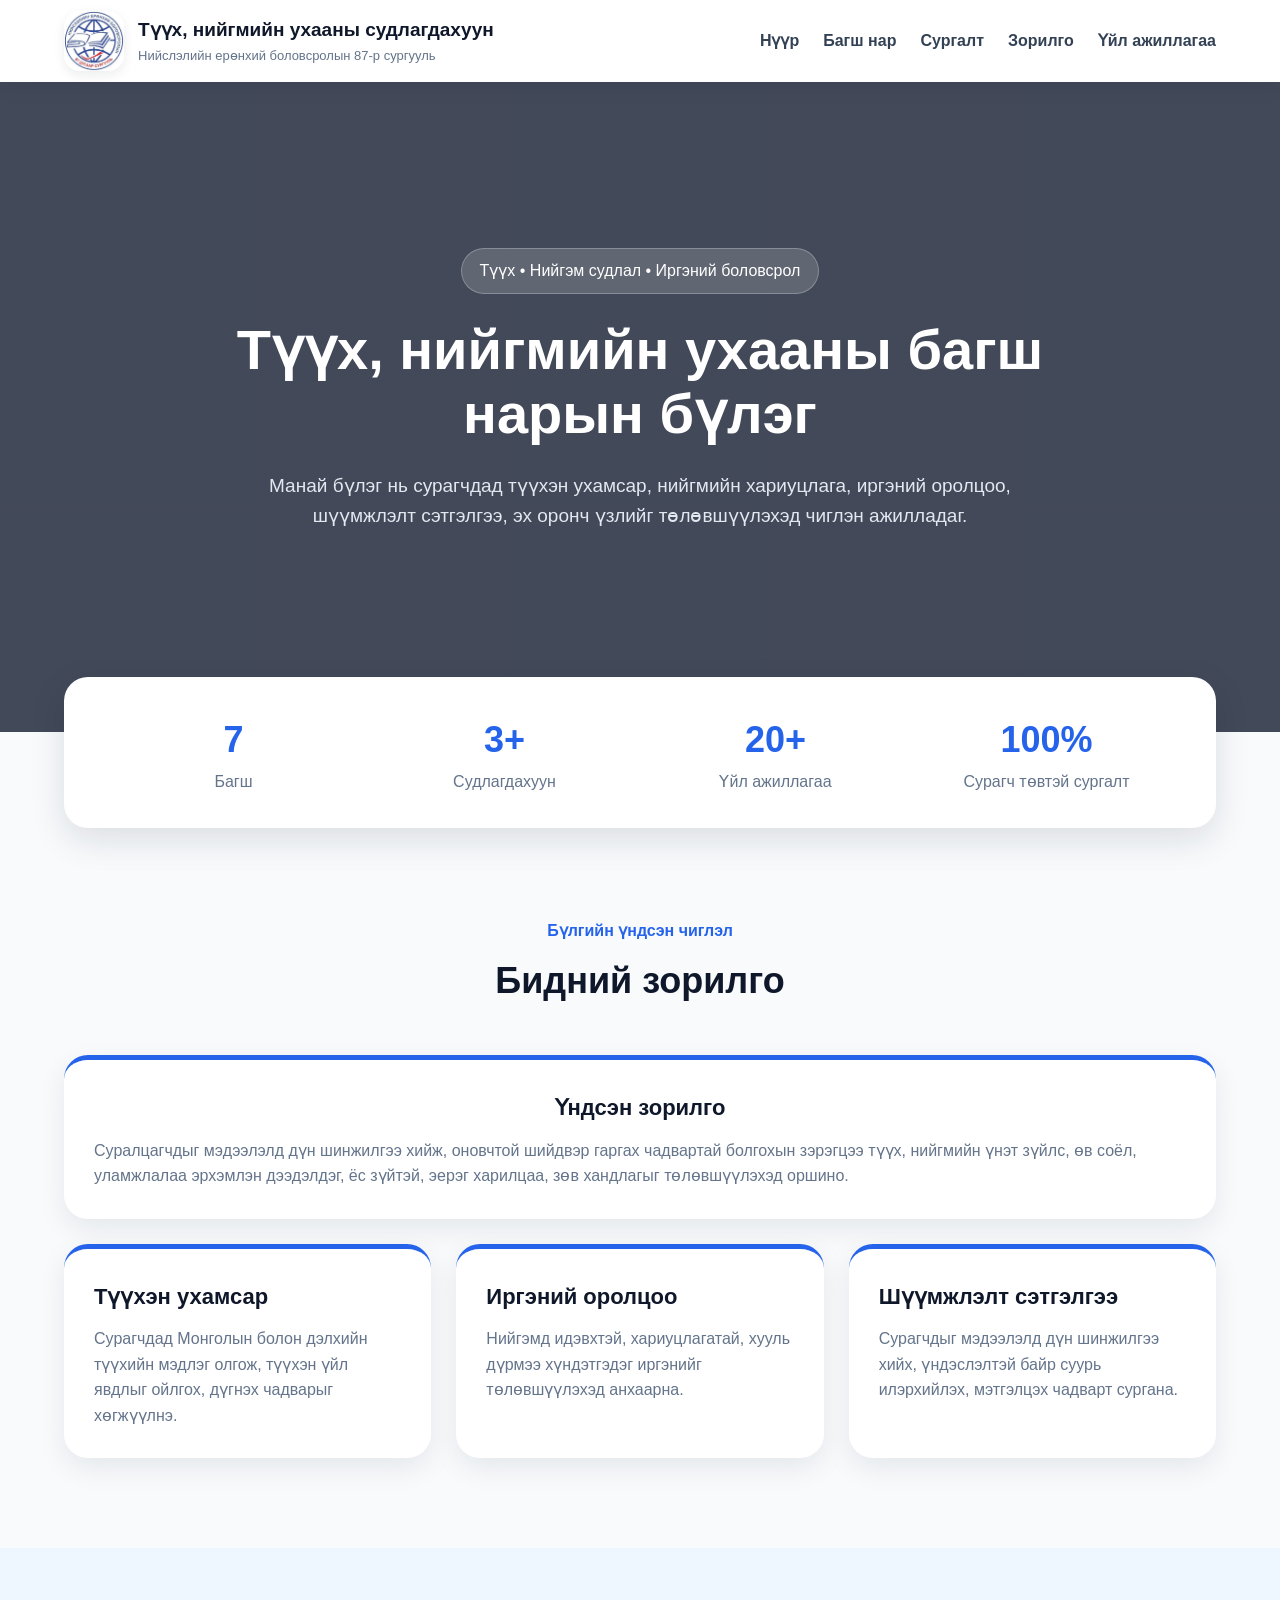
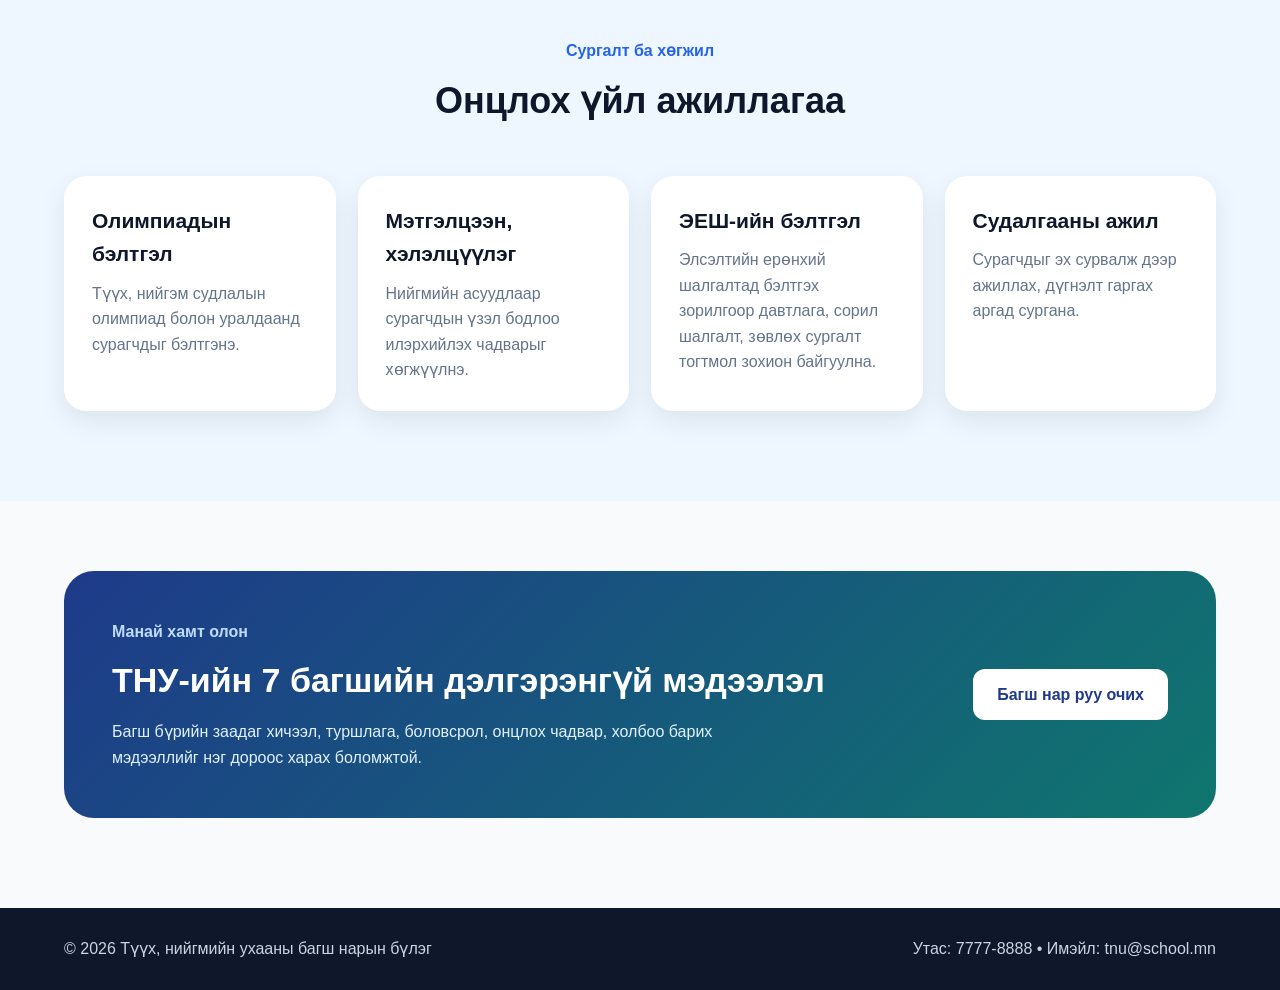
==== index.html @ 66e0abd6 "Initial TNU teachers portal" ====
<!doctype html>
<html lang="mn">
  <head>
    <meta charset="UTF-8" />
    <meta name="viewport" content="width=device-width, initial-scale=1.0" />
    <title>ТНУ багш нарын бүлэг</title>
    <link rel="stylesheet" href="css/main.css" />
  </head>
  <body>
    <header class="header">
      <div class="container nav">
        <div class="logo">
          <div class="logo-icon">
            <img src="logo.jpg" alt="" />
          </div>
          <div>
            <h2>Түүх, нийгмийн ухааны судлагдахуун</h2>
            <p>Нийслэлийн ерөнхий боловсролын 87-р сургууль</p>
          </div>
        </div>

        <nav>
          <a href="index.html">Нүүр</a>
          <a href="teachers.html">Багш нар</a>
          <a href="training.html">Сургалт</a>
          <a href="#goal">Зорилго</a>
          <a href="#activity">Үйл ажиллагаа</a>
        </nav>
      </div>
    </header>

    <section class="hero">
      <div class="container hero-content">
        <span class="badge">Түүх • Нийгэм судлал • Иргэний боловсрол</span>

        <h1>Түүх, нийгмийн ухааны багш нарын бүлэг</h1>

        <p>
          Манай бүлэг нь сурагчдад түүхэн ухамсар, нийгмийн хариуцлага, иргэний
          оролцоо, шүүмжлэлт сэтгэлгээ, эх оронч үзлийг төлөвшүүлэхэд чиглэн
          ажилладаг.
        </p>
      </div>
    </section>

    <section class="stats">
      <div class="container stats-grid">
        <div>
          <h2>7</h2>
          <p>Багш</p>
        </div>
        <div>
          <h2>3+</h2>
          <p>Судлагдахуун</p>
        </div>
        <div>
          <h2>20+</h2>
          <p>Үйл ажиллагаа</p>
        </div>
        <div>
          <h2>100%</h2>
          <p>Сурагч төвтэй сургалт</p>
        </div>
      </div>
    </section>

    <section class="section" id="goal">
      <div class="container">
        <div class="section-title">
          <span>Бүлгийн үндсэн чиглэл</span>
          <h2>Бидний зорилго</h2>
        </div>

        <div class="goal-grid">
          <div class="card">
            <h3>Үндсэн зорилго</h3>
            <p>
              Суралцагчдыг мэдээлэлд дүн шинжилгээ хийж, оновчтой шийдвэр гаргах
              чадвартай болгохын зэрэгцээ түүх, нийгмийн үнэт зүйлс, өв соёл,
              уламжлалаа эрхэмлэн дээдэлдэг, ёс зүйтэй, эерэг харилцаа, зөв
              хандлагыг төлөвшүүлэхэд оршино.
            </p>
          </div>
          <div class="card">
            <h3>Түүхэн ухамсар</h3>
            <p>
              Сурагчдад Монголын болон дэлхийн түүхийн мэдлэг олгож, түүхэн үйл
              явдлыг ойлгох, дүгнэх чадварыг хөгжүүлнэ.
            </p>
          </div>

          <div class="card">
            <h3>Иргэний оролцоо</h3>
            <p>
              Нийгэмд идэвхтэй, хариуцлагатай, хууль дүрмээ хүндэтгэдэг иргэнийг
              төлөвшүүлэхэд анхаарна.
            </p>
          </div>

          <div class="card">
            <h3>Шүүмжлэлт сэтгэлгээ</h3>
            <p>
              Сурагчдыг мэдээлэлд дүн шинжилгээ хийх, үндэслэлтэй байр суурь
              илэрхийлэх, мэтгэлцэх чадварт сургана.
            </p>
          </div>
        </div>
      </div>
    </section>

    <section class="section light" id="activity">
      <div class="container">
        <div class="section-title">
          <span>Сургалт ба хөгжил</span>
          <h2>Онцлох үйл ажиллагаа</h2>
        </div>

        <div class="activity-grid">
          <div class="activity-card">
            <h3>Олимпиадын бэлтгэл</h3>
            <p>
              Түүх, нийгэм судлалын олимпиад болон уралдаанд сурагчдыг бэлтгэнэ.
            </p>
          </div>

          <div class="activity-card">
            <h3>Мэтгэлцээн, хэлэлцүүлэг</h3>
            <p>
              Нийгмийн асуудлаар сурагчдын үзэл бодлоо илэрхийлэх чадварыг
              хөгжүүлнэ.
            </p>
          </div>

          <div class="activity-card">
            <h3>ЭЕШ-ийн бэлтгэл</h3>
            <p>
              Элсэлтийн ерөнхий шалгалтад бэлтгэх зорилгоор давтлага, сорил
              шалгалт, зөвлөх сургалт тогтмол зохион байгуулна.
            </p>
          </div>

          <div class="activity-card">
            <h3>Судалгааны ажил</h3>
            <p>
              Сурагчдыг эх сурвалж дээр ажиллах, дүгнэлт гаргах аргад сургана.
            </p>
          </div>
        </div>
      </div>
    </section>

    <section class="teachers-preview">
      <div class="container preview-box">
        <div>
          <span>Манай хамт олон</span>
          <h2>ТНУ-ийн 7 багшийн дэлгэрэнгүй мэдээлэл</h2>
          <p>
            Багш бүрийн заадаг хичээл, туршлага, боловсрол, онцлох чадвар,
            холбоо барих мэдээллийг нэг дороос харах боломжтой.
          </p>
        </div>

        <a href="teachers.html" class="btn primary">Багш нар руу очих</a>
      </div>
    </section>

    <footer class="footer" id="contact">
      <div class="container footer-content">
        <p>© 2026 Түүх, нийгмийн ухааны багш нарын бүлэг</p>
        <p>Утас: 7777-8888 • Имэйл: tnu@school.mn</p>
      </div>
    </footer>
  </body>
</html>
---- css/main.css ----
* {
  margin: 0;
  padding: 0;
  box-sizing: border-box;
}

body {
  font-family: Arial, sans-serif;
  background: #f8fafc;
  color: #1e293b;
  line-height: 1.6;
}

.container {
  width: 90%;
  max-width: 1180px;
  margin: auto;
}

.header {
  background: #ffffff;
  box-shadow: 0 4px 20px rgba(15, 23, 42, 0.08);
  position: sticky;
  top: 0;
  z-index: 10;
}

.nav {
  height: 82px;
  display: flex;
  align-items: center;
  justify-content: space-between;
}

.logo {
  display: flex;
  align-items: center;
  gap: 14px;
}

.logo-icon {
  width: 60px;
  height: 60px;
  border-radius: 16px;
  overflow: hidden;
  flex-shrink: 0;
  background: white;
  box-shadow: 0 4px 12px rgba(15, 23, 42, 0.08);
}

.logo-icon img {
  width: 100%;
  height: 100%;
  object-fit: cover;
  display: block;
}

.logo h2 {
  font-size: 19px;
  color: #0f172a;
}

.logo p {
  font-size: 13px;
  color: #64748b;
}

nav {
  display: flex;
  gap: 24px;
}

nav a {
  text-decoration: none;
  color: #334155;
  font-weight: 600;
}

nav a:hover {
  color: #2563eb;
}

.hero {
  min-height: 650px;
  background:
    linear-gradient(rgba(15, 23, 42, 0.78), rgba(15, 23, 42, 0.78)),
    url("https://images.unsplash.com/photo-1524995997946-a1c2e315a42f?auto=format&fit=crop&w=1600&q=80");
  background-size: cover;
  background-position: center;
  color: white;
  display: flex;
  align-items: center;
  text-align: center;
}

.hero-content {
  max-width: 900px;
}

.badge {
  display: inline-block;
  padding: 9px 18px;
  border-radius: 50px;
  background: rgba(255, 255, 255, 0.16);
  border: 1px solid rgba(255, 255, 255, 0.25);
  margin-bottom: 24px;
}

.hero h1 {
  font-size: 56px;
  line-height: 1.15;
  margin-bottom: 24px;
}

.hero p {
  font-size: 19px;
  color: #e2e8f0;
  max-width: 760px;
  margin: 0 auto 34px;
}

.hero-buttons {
  display: flex;
  justify-content: center;
  gap: 16px;
}

.btn {
  display: inline-block;
  padding: 13px 24px;
  border-radius: 12px;
  text-decoration: none;
  font-weight: bold;
  transition: 0.3s;
}

.primary {
  background: #2563eb;
  color: white;
}

.primary:hover {
  background: #1d4ed8;
  transform: translateY(-2px);
}

.secondary {
  background: white;
  color: #0f172a;
}

.secondary:hover {
  background: #e2e8f0;
}

.stats {
  margin-top: -55px;
  position: relative;
  z-index: 2;
}

.stats-grid {
  background: white;
  border-radius: 24px;
  padding: 34px;
  display: grid;
  grid-template-columns: repeat(4, 1fr);
  text-align: center;
  box-shadow: 0 12px 35px rgba(15, 23, 42, 0.12);
}

.stats h2 {
  color: #2563eb;
  font-size: 36px;
}

.stats p {
  color: #64748b;
}

.section {
  padding: 90px 0;
}

.light {
  background: #eef6ff;
}

.section-title {
  text-align: center;
  margin-bottom: 46px;
}

.section-title span {
  color: #2563eb;
  font-weight: bold;
}

.section-title h2 {
  font-size: 36px;
  color: #0f172a;
  margin-top: 8px;
}

.goal-grid {
  display: grid;
  grid-template-columns: repeat(3, 1fr);
  gap: 25px;
}

.goal-grid .card:first-child {
  grid-column: 1 / -1;
}



.card {
  background: white;
  padding: 30px;
  border-radius: 24px;
  box-shadow: 0 10px 28px rgba(15, 23, 42, 0.08);
  border-top: 5px solid #2563eb;
}

.card h3 {
  font-size: 22px;
  margin-bottom: 12px;
  color: #0f172a;
}

.card:first-child h3 {
  font-size: 22px;
  text-align: center;
  margin-bottom: 12px;
  color: #0f172a;
}

.card p {
  color: #64748b;
}

.activity-grid {
  display: grid;
  grid-template-columns: repeat(4, 1fr);
  gap: 22px;
}

.activity-card {
  background: white;
  padding: 28px;
  border-radius: 22px;
  box-shadow: 0 10px 28px rgba(15, 23, 42, 0.08);
}

.activity-card h3 {
  color: #0f172a;
  font-size: 21px;
  margin-bottom: 10px;
}

.activity-card p {
  color: #64748b;
}

.teachers-preview {
  padding: 70px 0 90px;
}

.preview-box {
  background: linear-gradient(135deg, #1e3a8a, #0f766e);
  color: white;
  border-radius: 30px;
  padding: 48px;
  display: flex;
  align-items: center;
  justify-content: space-between;
  gap: 30px;
}

.preview-box span {
  color: #bfdbfe;
  font-weight: bold;
}

.preview-box h2 {
  font-size: 34px;
  margin: 8px 0 12px;
}

.preview-box p {
  max-width: 680px;
  color: #e0f2fe;
}

.preview-box .btn {
  background: white;
  color: #1e3a8a;
}

.footer {
  background: #0f172a;
  color: #cbd5e1;
  padding: 28px 0;
}

.footer-content {
  display: flex;
  justify-content: space-between;
  gap: 20px;
}

@media (max-width: 900px) {
  nav {
    display: none;
  }

  .hero h1 {
    font-size: 40px;
  }

  .stats-grid,
  .goal-grid,
  .activity-grid {
    grid-template-columns: repeat(2, 1fr);
  }

  .preview-box,
  .footer-content {
    flex-direction: column;
    text-align: center;
  }
}

@media (max-width: 560px) {
  .hero {
    padding: 80px 0;
  }

  .hero h1 {
    font-size: 32px;
  }

  .hero-buttons {
    flex-direction: column;
  }

  .stats-grid,
  .goal-grid,
  .activity-grid {
    grid-template-columns: 1fr;
  }
}
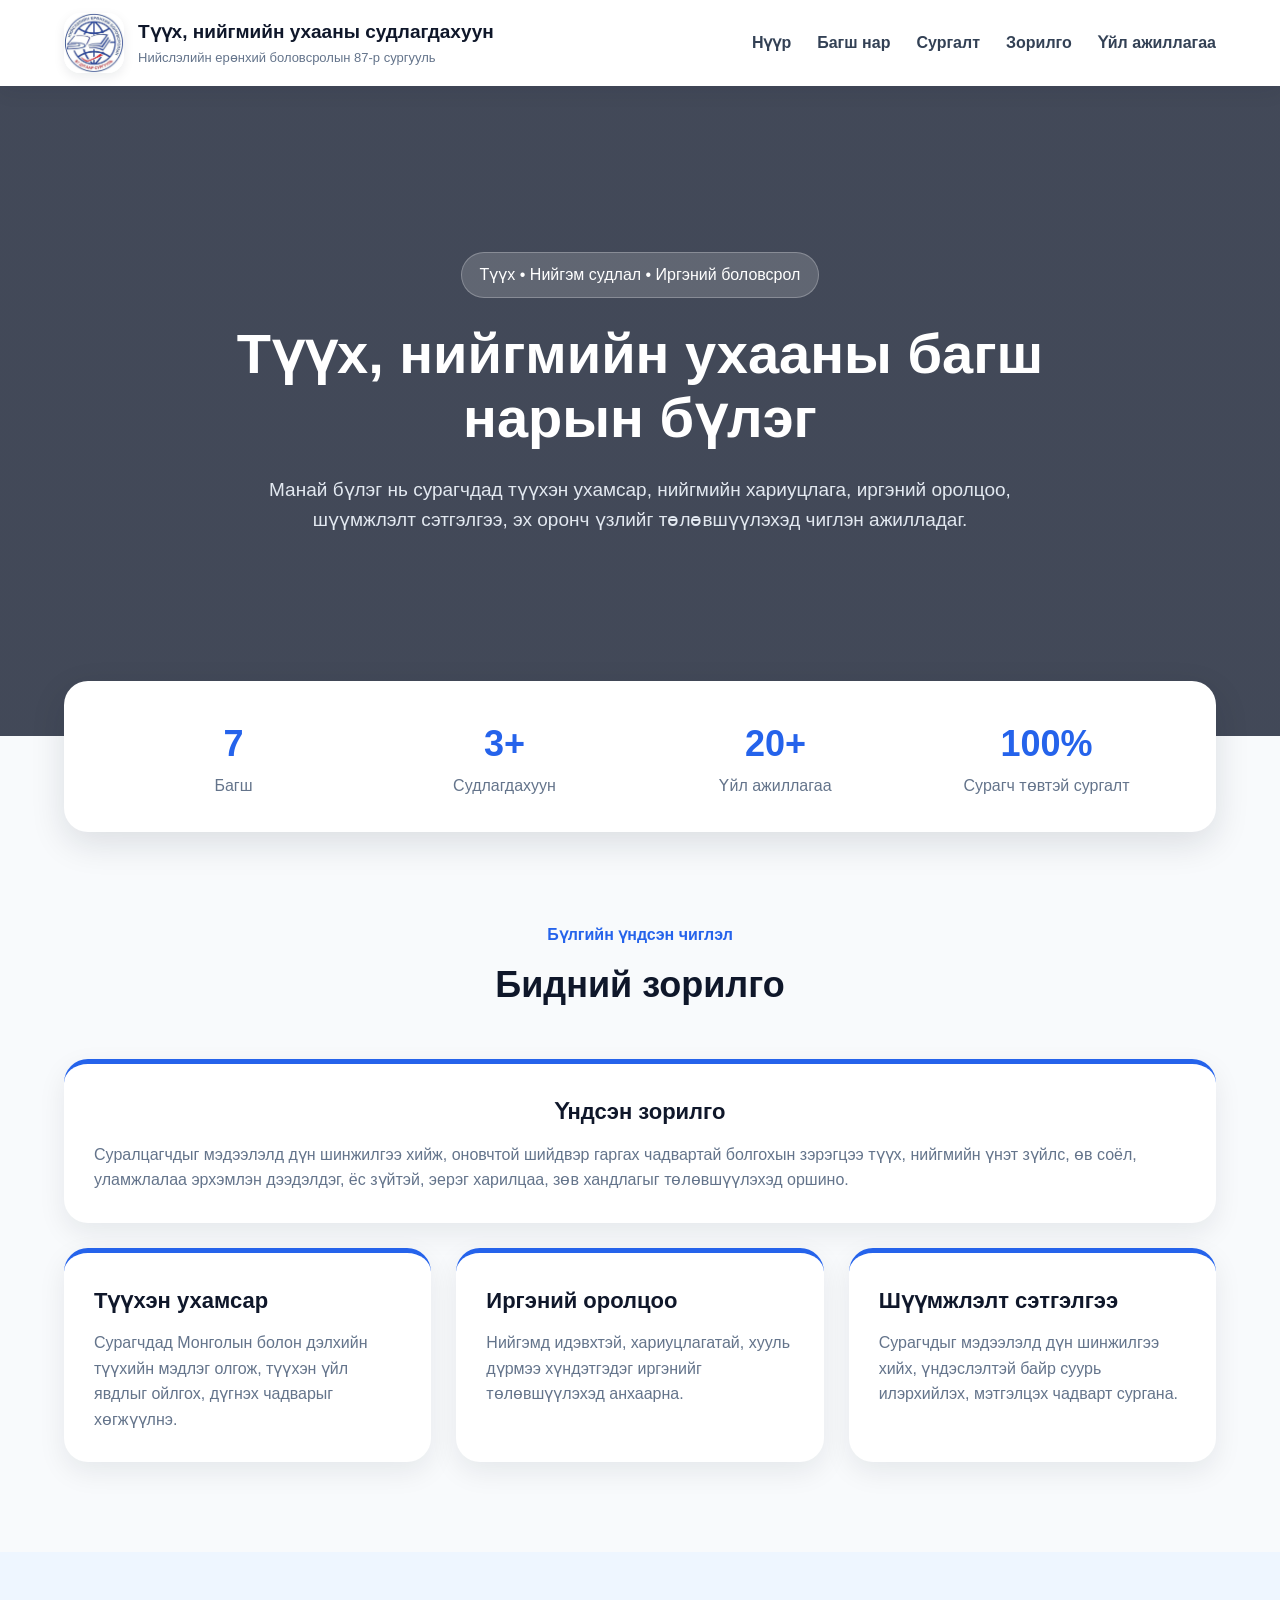
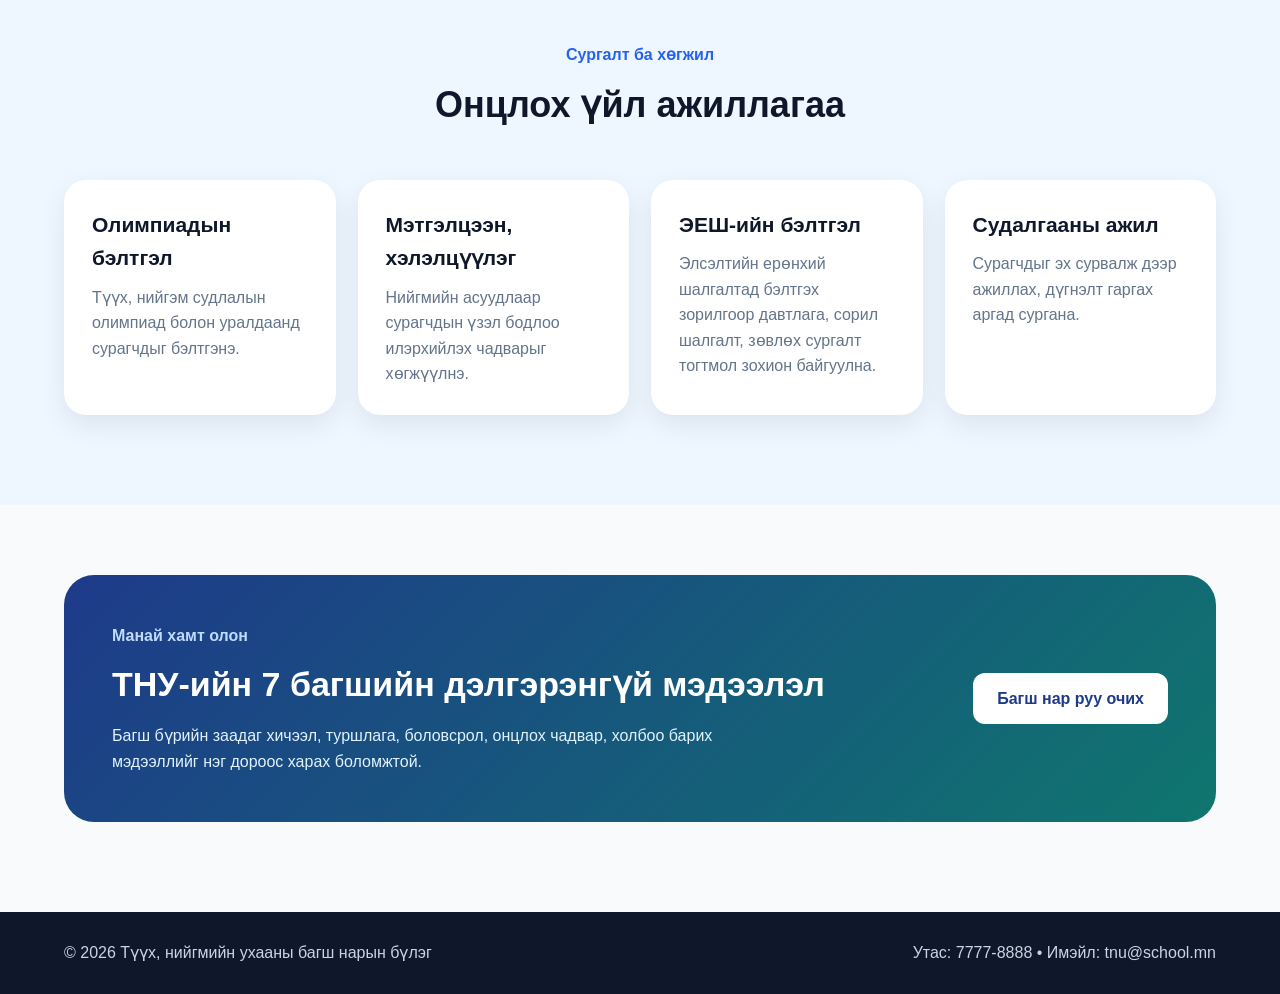
==== commit c7a19818: "Initial TNU teachers portal" ====
--- a/index.html
+++ b/index.html
@@ -19,13 +19,16 @@
           </div>
         </div>
 
-        <nav>
-          <a href="index.html">Нүүр</a>
-          <a href="teachers.html">Багш нар</a>
-          <a href="training.html">Сургалт</a>
-          <a href="#goal">Зорилго</a>
-          <a href="#activity">Үйл ажиллагаа</a>
-        </nav>
+        <div class="nav-right">
+          <button class="menu-toggle" id="menuToggle">☰</button>
+          <nav id="mainNav">
+            <a href="index.html">Нүүр</a>
+            <a href="teachers.html">Багш нар</a>
+            <a href="training.html">Сургалт</a>
+            <a href="#goal">Зорилго</a>
+            <a href="#activity">Үйл ажиллагаа</a>
+          </nav>
+        </div>
       </div>
     </header>
 
@@ -170,5 +173,6 @@
         <p>Утас: 7777-8888 • Имэйл: tnu@school.mn</p>
       </div>
     </footer>
+    <script src="js/main.js"></script>
   </body>
 </html>
--- a/css/main.css
+++ b/css/main.css
@@ -26,7 +26,7 @@
 }
 
 .nav {
-  height: 82px;
+  height: 86px;
   display: flex;
   align-items: center;
   justify-content: space-between;
@@ -67,13 +67,19 @@
 
 nav {
   display: flex;
-  gap: 24px;
+  align-items: center;
+  gap: 26px;
 }
 
 nav a {
   text-decoration: none;
   color: #334155;
-  font-weight: 600;
+  font-weight: 700;
+  font-size: 16px;
+  line-height: 1;
+  display: flex;
+  align-items: center;
+  height: auto;
 }
 
 nav a:hover {
@@ -349,4 +355,134 @@
   .activity-grid {
     grid-template-columns: 1fr;
   }
+}
+
+.nav-auth-btn {
+  height: 40px;
+  padding: 0 26px;
+
+  display: inline-flex;
+  align-items: center;
+  justify-content: center;
+
+  border-radius: 999px;
+
+  font-size: 15px;
+
+  line-height: 40px;
+  text-align: center;
+
+  transition: 0.25s ease;
+}
+
+.login-btn-nav {
+  background: #2563eb;
+  color: white !important;
+  box-shadow: 0 8px 18px rgba(37, 99, 235, 0.25);
+}
+
+.login-btn-nav:hover {
+  background: #1d4ed8;
+  transform: translateY(-2px);
+}
+
+.logout-btn-nav {
+  background: #fee2e2;
+  color: #991b1b !important;
+  box-shadow: 0 8px 18px rgba(37, 99, 235, 0.25);
+}
+
+.logout-btn-nav:hover {
+  background: #fecaca;
+  transform: translateY(-2px);
+}
+
+.nav-right {
+  display: flex;
+  align-items: center;
+}
+
+.menu-toggle {
+  display: none;
+
+  border: none;
+  background: #2563eb;
+
+  color: white;
+
+  width: 48px;
+  height: 48px;
+
+  border-radius: 12px;
+
+  font-size: 24px;
+  cursor: pointer;
+}
+
+@media (max-width: 900px) {
+
+  .menu-toggle {
+    display: flex;
+    align-items: center;
+    justify-content: center;
+  }
+
+  nav {
+    position: absolute;
+    top: 86px;
+    right: 20px;
+
+    width: 260px;
+
+    background: white;
+
+    border-radius: 20px;
+
+    padding: 20px;
+
+    box-shadow: 0 20px 50px rgba(0,0,0,0.15);
+
+    display: flex;
+    flex-direction: column;
+
+    align-items: flex-start;
+    gap: 18px;
+
+    opacity: 0;
+    visibility: hidden;
+
+    transform: translateY(-10px);
+
+    transition: 0.25s ease;
+  }
+
+  nav.active {
+    opacity: 1;
+    visibility: visible;
+    transform: translateY(0);
+  }
+
+  nav a {
+    width: 100%;
+  }
+
+  .nav-auth-btn {
+    width: 100%;
+  }
+
+  .hero h1 {
+    font-size: 40px;
+  }
+
+  .stats-grid,
+  .goal-grid,
+  .activity-grid {
+    grid-template-columns: repeat(2, 1fr);
+  }
+
+  .preview-box,
+  .footer-content {
+    flex-direction: column;
+    text-align: center;
+  }
 }
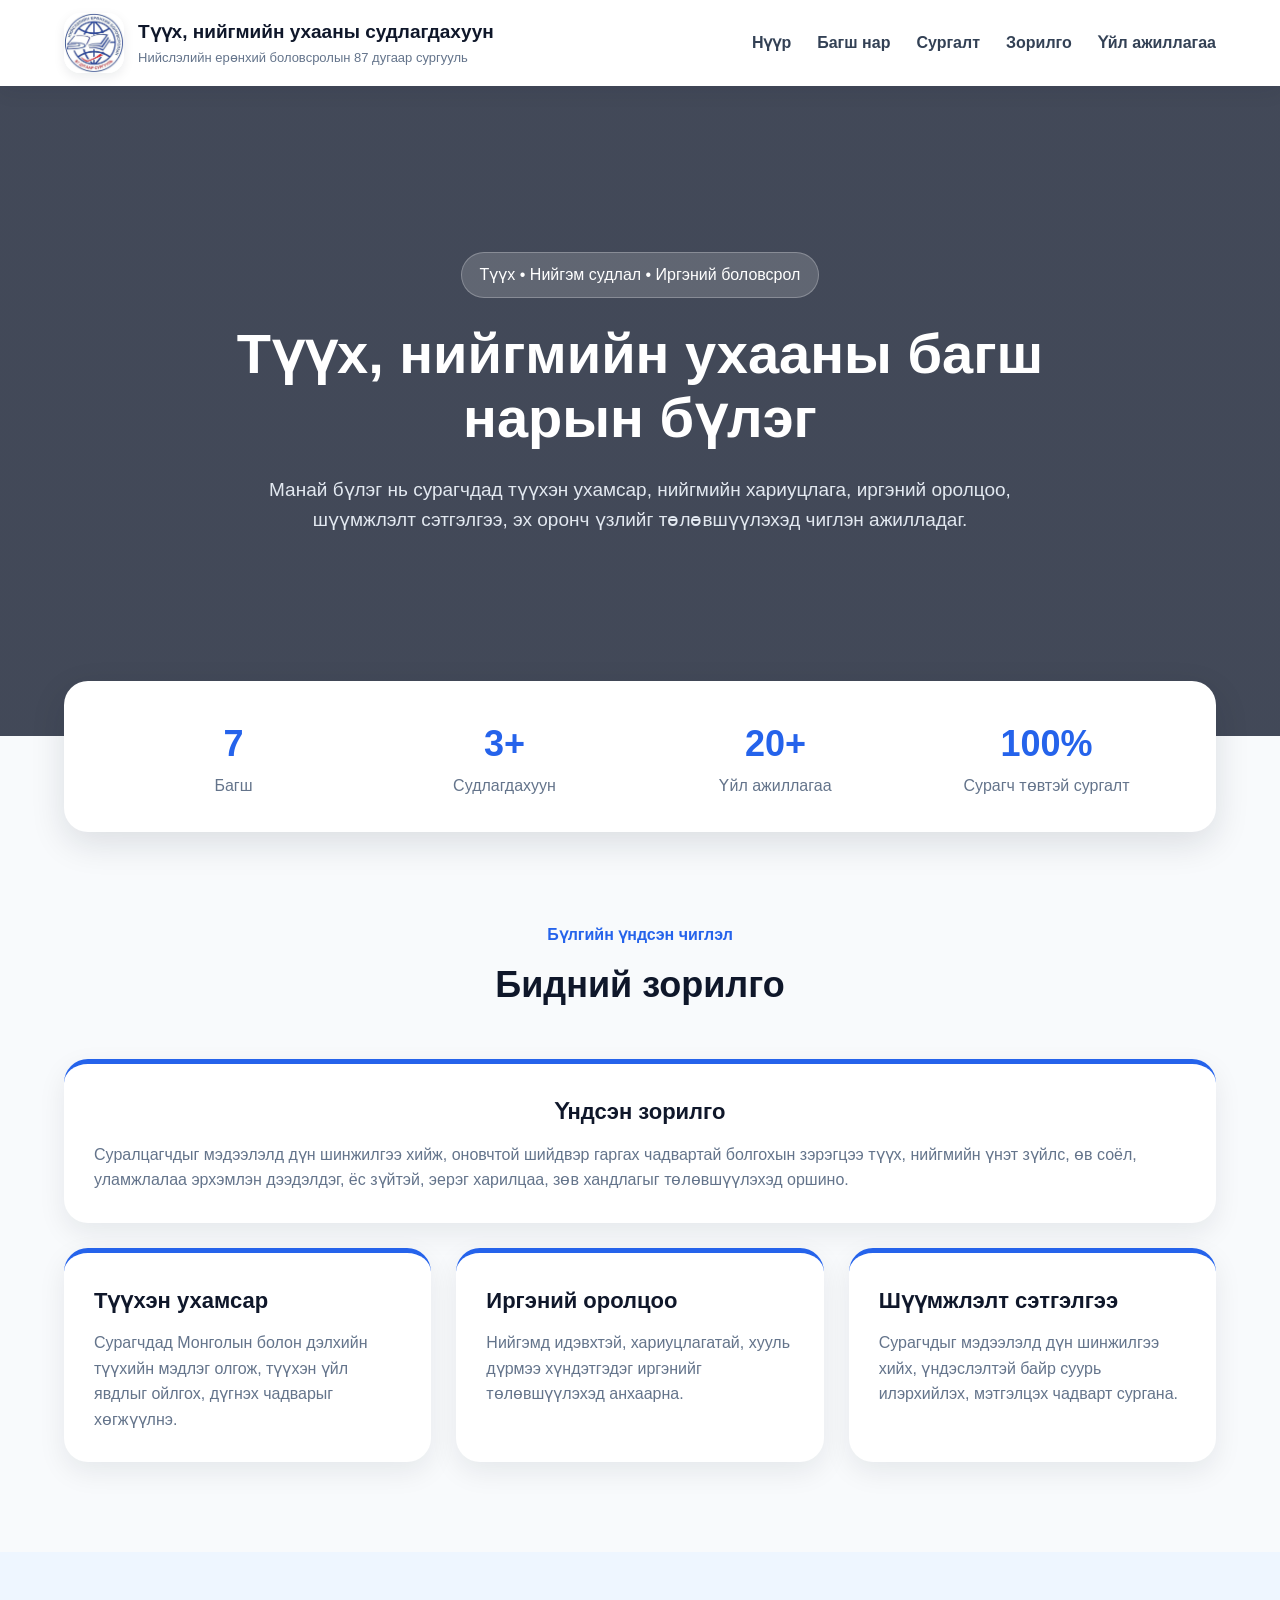
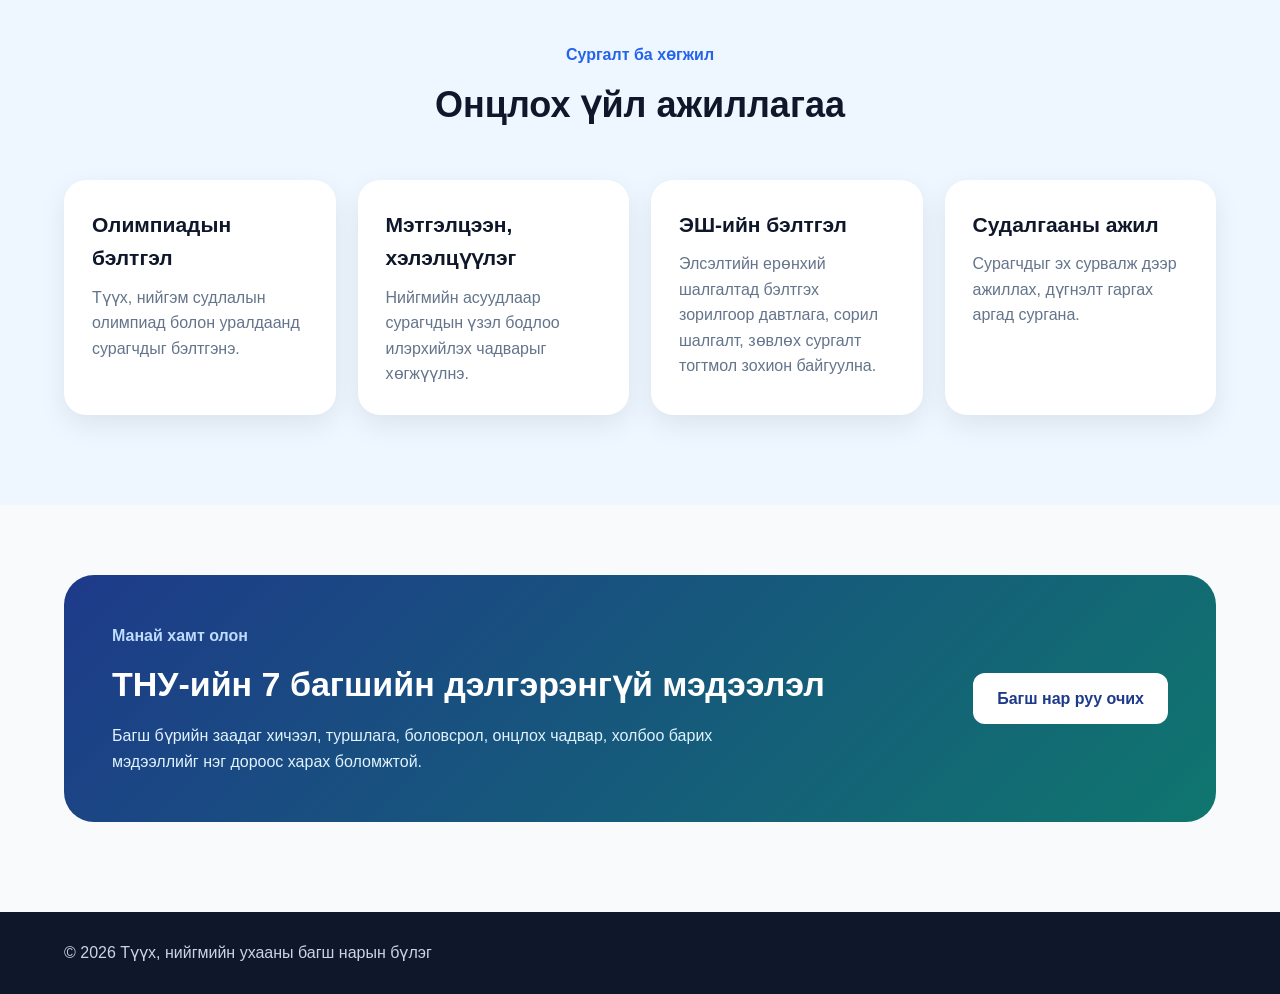
==== commit 66a93d2d: "Eronhiidoo duussn gj uzne" ====
--- a/index.html
+++ b/index.html
@@ -15,7 +15,7 @@
           </div>
           <div>
             <h2>Түүх, нийгмийн ухааны судлагдахуун</h2>
-            <p>Нийслэлийн ерөнхий боловсролын 87-р сургууль</p>
+            <p>Нийслэлийн ерөнхий боловсролын 87 дугаар сургууль</p>
           </div>
         </div>
 
@@ -135,7 +135,7 @@
           </div>
 
           <div class="activity-card">
-            <h3>ЭЕШ-ийн бэлтгэл</h3>
+            <h3>ЭШ-ийн бэлтгэл</h3>
             <p>
               Элсэлтийн ерөнхий шалгалтад бэлтгэх зорилгоор давтлага, сорил
               шалгалт, зөвлөх сургалт тогтмол зохион байгуулна.
@@ -170,7 +170,6 @@
     <footer class="footer" id="contact">
       <div class="container footer-content">
         <p>© 2026 Түүх, нийгмийн ухааны багш нарын бүлэг</p>
-        <p>Утас: 7777-8888 • Имэйл: tnu@school.mn</p>
       </div>
     </footer>
     <script src="js/main.js"></script>
--- a/css/main.css
+++ b/css/main.css
@@ -315,22 +315,174 @@
   gap: 20px;
 }
 
+
+.nav-auth-btn {
+  height: 40px;
+  padding: 0 26px;
+
+  display: inline-flex;
+  align-items: center;
+  justify-content: center;
+
+  border-radius: 999px;
+
+  font-size: 15px;
+
+  line-height: 40px;
+  text-align: center;
+
+  transition: 0.25s ease;
+}
+
+.login-btn-nav {
+  background: #2563eb;
+  color: white !important;
+  box-shadow: 0 8px 18px rgba(37, 99, 235, 0.25);
+}
+
+.login-btn-nav:hover {
+  background: #1d4ed8;
+  transform: translateY(-2px);
+}
+
+.logout-btn-nav {
+  background: #fee2e2;
+  color: #991b1b !important;
+  box-shadow: 0 8px 18px rgba(37, 99, 235, 0.25);
+}
+
+.logout-btn-nav:hover {
+  background: #fecaca;
+  transform: translateY(-2px);
+}
+
+.nav-right {
+  display: flex;
+  align-items: center;
+}
+
+.menu-toggle {
+  display: none;
+
+  border: none;
+  background: #2563eb;
+
+  color: white;
+
+  width: 48px;
+  height: 48px;
+
+  border-radius: 12px;
+
+  font-size: 24px;
+  cursor: pointer;
+}
+
+/* =========================
+   RESPONSIVE DESIGN
+========================= */
+
+@media (max-width: 1024px) {
+  .container {
+    width: 92%;
+  }
+
+  .hero h1 {
+    font-size: 46px;
+  }
+
+  .activity-grid {
+    grid-template-columns: repeat(2, 1fr);
+  }
+
+  .stats-grid {
+    grid-template-columns: repeat(2, 1fr);
+  }
+}
+
 @media (max-width: 900px) {
+  .nav {
+    height: 82px;
+  }
+
+  .logo h2 {
+    font-size: 16px;
+  }
+
+  .logo p {
+    font-size: 12px;
+  }
+
+  .logo-icon {
+    width: 54px;
+    height: 54px;
+  }
+
+  .menu-toggle {
+    display: flex;
+    align-items: center;
+    justify-content: center;
+  }
+
   nav {
-    display: none;
+    position: absolute;
+    top: 82px;
+    right: 20px;
+    width: 260px;
+    background: white;
+    border-radius: 20px;
+    padding: 20px;
+    box-shadow: 0 20px 50px rgba(15, 23, 42, 0.18);
+
+    display: flex;
+    flex-direction: column;
+    align-items: flex-start;
+    gap: 18px;
+
+    opacity: 0;
+    visibility: hidden;
+    transform: translateY(-10px);
+    transition: 0.25s ease;
+  }
+
+  nav.active {
+    opacity: 1;
+    visibility: visible;
+    transform: translateY(0);
+  }
+
+  nav a {
+    width: 100%;
+    font-size: 16px;
+  }
+
+  .hero {
+    min-height: 540px;
+    padding: 80px 0;
   }
 
   .hero h1 {
-    font-size: 40px;
-  }
-
-  .stats-grid,
+    font-size: 38px;
+  }
+
+  .hero p {
+    font-size: 17px;
+  }
+
+  .stats {
+    margin-top: -35px;
+  }
+
   .goal-grid,
   .activity-grid {
     grid-template-columns: repeat(2, 1fr);
   }
 
-  .preview-box,
+  .preview-box {
+    flex-direction: column;
+    text-align: center;
+  }
+
   .footer-content {
     flex-direction: column;
     text-align: center;
@@ -338,16 +490,62 @@
 }
 
 @media (max-width: 560px) {
+  .container {
+    width: 94%;
+  }
+
+  .nav {
+    height: 78px;
+  }
+
+  .logo {
+    gap: 10px;
+  }
+
+  .logo-icon {
+    width: 48px;
+    height: 48px;
+    border-radius: 14px;
+  }
+
+  .logo h2 {
+    font-size: 14px;
+    line-height: 1.25;
+  }
+
+  .logo p {
+    font-size: 11px;
+  }
+
+  .menu-toggle {
+    width: 44px;
+    height: 44px;
+    font-size: 22px;
+  }
+
+  nav {
+    top: 78px;
+    right: 12px;
+    left: 12px;
+    width: auto;
+  }
+
   .hero {
-    padding: 80px 0;
+    min-height: 480px;
+    padding: 70px 0;
+  }
+
+  .badge {
+    font-size: 13px;
+    padding: 8px 14px;
   }
 
   .hero h1 {
-    font-size: 32px;
-  }
-
-  .hero-buttons {
-    flex-direction: column;
+    font-size: 30px;
+  }
+
+  .hero p {
+    font-size: 15px;
   }
 
   .stats-grid,
@@ -355,134 +553,33 @@
   .activity-grid {
     grid-template-columns: 1fr;
   }
-}
-
-.nav-auth-btn {
-  height: 40px;
-  padding: 0 26px;
-
-  display: inline-flex;
-  align-items: center;
-  justify-content: center;
-
-  border-radius: 999px;
-
-  font-size: 15px;
-
-  line-height: 40px;
-  text-align: center;
-
-  transition: 0.25s ease;
-}
-
-.login-btn-nav {
-  background: #2563eb;
-  color: white !important;
-  box-shadow: 0 8px 18px rgba(37, 99, 235, 0.25);
-}
-
-.login-btn-nav:hover {
-  background: #1d4ed8;
-  transform: translateY(-2px);
-}
-
-.logout-btn-nav {
-  background: #fee2e2;
-  color: #991b1b !important;
-  box-shadow: 0 8px 18px rgba(37, 99, 235, 0.25);
-}
-
-.logout-btn-nav:hover {
-  background: #fecaca;
-  transform: translateY(-2px);
-}
-
-.nav-right {
-  display: flex;
-  align-items: center;
-}
-
-.menu-toggle {
-  display: none;
-
-  border: none;
-  background: #2563eb;
-
-  color: white;
-
-  width: 48px;
-  height: 48px;
-
-  border-radius: 12px;
-
-  font-size: 24px;
-  cursor: pointer;
-}
-
-@media (max-width: 900px) {
-
-  .menu-toggle {
-    display: flex;
-    align-items: center;
-    justify-content: center;
-  }
-
-  nav {
-    position: absolute;
-    top: 86px;
-    right: 20px;
-
-    width: 260px;
-
-    background: white;
-
-    border-radius: 20px;
-
-    padding: 20px;
-
-    box-shadow: 0 20px 50px rgba(0,0,0,0.15);
-
-    display: flex;
-    flex-direction: column;
-
-    align-items: flex-start;
-    gap: 18px;
-
-    opacity: 0;
-    visibility: hidden;
-
-    transform: translateY(-10px);
-
-    transition: 0.25s ease;
-  }
-
-  nav.active {
-    opacity: 1;
-    visibility: visible;
-    transform: translateY(0);
-  }
-
-  nav a {
-    width: 100%;
-  }
-
-  .nav-auth-btn {
-    width: 100%;
-  }
-
-  .hero h1 {
-    font-size: 40px;
-  }
-
-  .stats-grid,
-  .goal-grid,
-  .activity-grid {
-    grid-template-columns: repeat(2, 1fr);
-  }
-
-  .preview-box,
-  .footer-content {
-    flex-direction: column;
-    text-align: center;
+
+  .stats-grid {
+    padding: 26px;
+  }
+
+  .section {
+    padding: 65px 0;
+  }
+
+  .section-title h2 {
+    font-size: 28px;
+  }
+
+  .card,
+  .activity-card {
+    padding: 24px;
+  }
+
+  .preview-box {
+    padding: 32px 24px;
+  }
+
+  .preview-box h2 {
+    font-size: 26px;
+  }
+
+  .footer {
+    padding: 24px 0;
   }
 }
